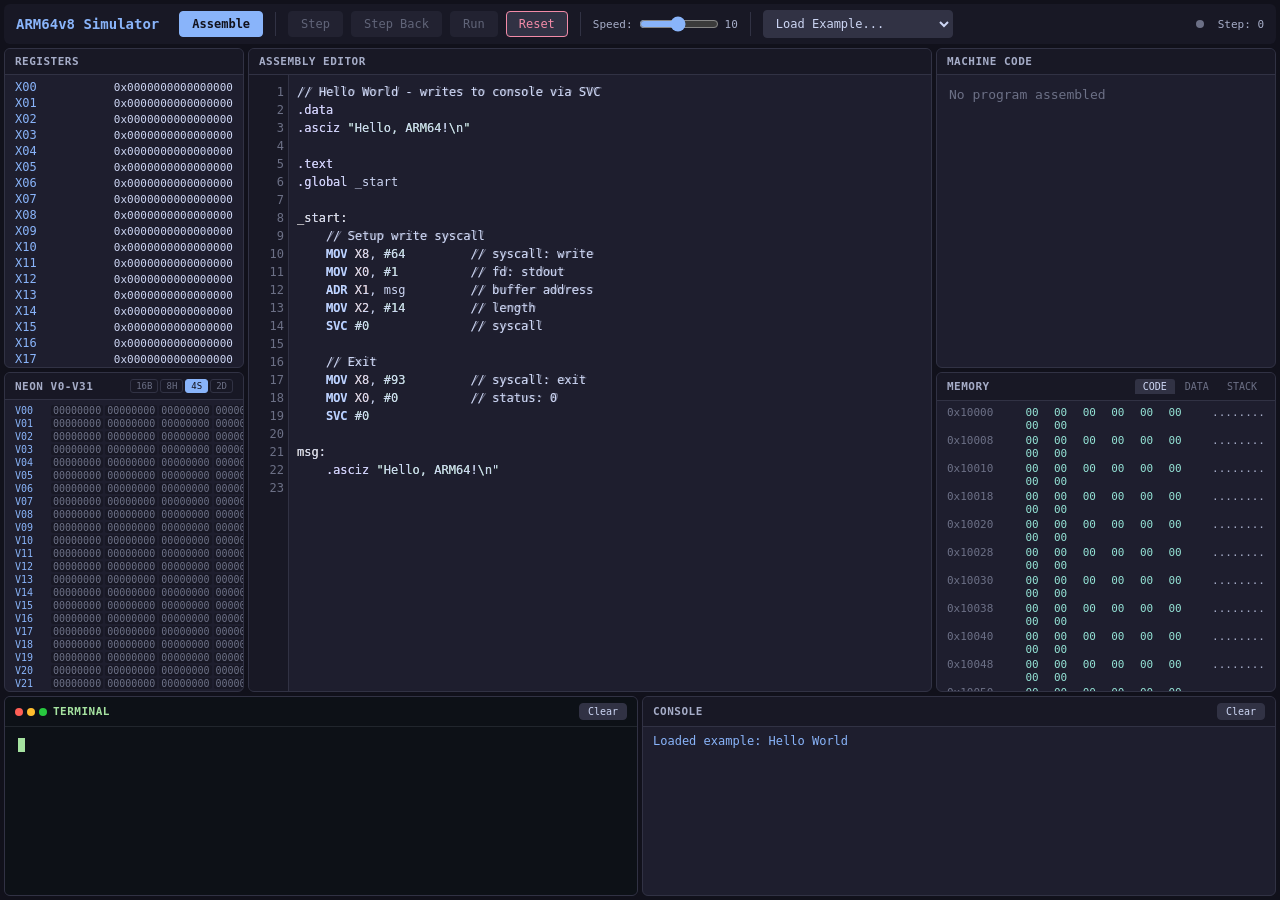
==== index.html @ 0be93d70 "ARM64 simulator with NEON/SIMD support Full ARM64v8 processor simulator with assembler, decoder, exe" ====
<!DOCTYPE html>
<html lang="en">
<head>
    <meta charset="UTF-8">
    <meta name="viewport" content="width=device-width, initial-scale=1.0">
    <title>ARM64v8 Processor Simulator</title>
    <link rel="stylesheet" href="css/styles.css">
</head>
<body>
    <div id="app">
        <!-- Toolbar -->
        <div id="toolbar">
            <h1>ARM64v8 Simulator</h1>

            <button class="toolbar-btn primary" id="btn-assemble">Assemble</button>
            <div class="toolbar-separator"></div>

            <button class="toolbar-btn" id="btn-step" disabled>Step</button>
            <button class="toolbar-btn" id="btn-step-back" disabled>Step Back</button>
            <button class="toolbar-btn" id="btn-run" disabled>Run</button>
            <button class="toolbar-btn danger" id="btn-reset">Reset</button>

            <div class="toolbar-separator"></div>

            <div id="speed-control">
                <span>Speed:</span>
                <input type="range" id="speed-slider" min="1" max="100" value="50">
                <span id="speed-label">10</span>
            </div>

            <div class="toolbar-separator"></div>

            <select id="example-select">
                <option value="">Load Example...</option>
            </select>

            <div class="toolbar-spacer"></div>

            <span class="status-indicator idle" id="status-indicator"></span>
            <span id="step-counter" style="font-size:11px;color:var(--text-secondary)">Step: 0</span>
        </div>

        <!-- Left: Registers -->
        <div id="left-column">
            <div class="panel" id="registers-panel">
                <div class="panel-header">Registers</div>
                <div class="panel-body"></div>
            </div>

            <div class="panel" id="neon-registers-panel">
                <div class="panel-header">
                    <span>NEON V0-V31</span>
                    <div class="neon-view-selector">
                        <button class="neon-view-btn" data-arr="16B">16B</button>
                        <button class="neon-view-btn" data-arr="8H">8H</button>
                        <button class="neon-view-btn active" data-arr="4S">4S</button>
                        <button class="neon-view-btn" data-arr="2D">2D</button>
                    </div>
                </div>
                <div class="panel-body"></div>
            </div>
        </div>

        <!-- Center: Editor -->
        <div class="panel" id="editor-panel">
            <div class="panel-header">
                <span>Assembly Editor</span>
            </div>
            <div class="editor-container">
                <div id="editor-line-numbers"></div>
                <pre id="editor-highlight" class="editor-overlay"></pre>
                <textarea id="editor-textarea" spellcheck="false" autocomplete="off" autocorrect="off" autocapitalize="off"></textarea>
            </div>
        </div>

        <!-- Right Column -->
        <div id="right-column">
            <!-- Machine Code -->
            <div class="panel" id="machine-code-panel">
                <div class="panel-header">Machine Code</div>
                <div class="panel-body"></div>
            </div>

            <!-- Memory -->
            <div class="panel" id="memory-panel">
                <div class="panel-header">
                    <span>Memory</span>
                </div>
                <div class="panel-body"></div>
            </div>
        </div>

        <!-- Bottom Row: Terminal + Console -->
        <div id="bottom-row">
            <!-- Terminal: program output (SVC write) -->
            <div class="panel" id="terminal-panel">
                <div class="panel-header">
                    <div class="terminal-title">
                        <div class="terminal-dots">
                            <span class="dot-red"></span>
                            <span class="dot-yellow"></span>
                            <span class="dot-green"></span>
                        </div>
                        <span>Terminal</span>
                    </div>
                    <button class="toolbar-btn" id="btn-clear-terminal" style="padding:2px 8px;font-size:10px">Clear</button>
                </div>
                <div id="terminal-output" class="panel-body"><span class="terminal-cursor"></span></div>
            </div>

            <!-- Console: assembler/system messages -->
            <div class="panel" id="console-panel">
                <div class="panel-header">
                    <span>Console</span>
                    <button class="toolbar-btn" onclick="document.getElementById('console-output').innerHTML=''" style="padding:2px 8px;font-size:10px">Clear</button>
                </div>
                <div id="console-output" class="panel-body"></div>
            </div>
        </div>
    </div>

    <script type="module" src="js/main.js"></script>
    <script type="module">
        // Populate example dropdown
        import { EXAMPLES } from './examples/examples.js';
        const select = document.getElementById('example-select');
        EXAMPLES.forEach(ex => {
            const opt = document.createElement('option');
            opt.value = ex.name;
            opt.textContent = ex.name;
            select.appendChild(opt);
        });
    </script>
</body>
</html>
---- css/styles.css ----
/* ARM64 Simulator - Dark Theme */
:root {
    --bg-primary: #1e1e2e;
    --bg-secondary: #181825;
    --bg-tertiary: #11111b;
    --bg-panel: #1e1e2e;
    --bg-input: #313244;
    --bg-hover: #45475a;
    --text-primary: #cdd6f4;
    --text-secondary: #a6adc8;
    --text-muted: #6c7086;
    --accent-blue: #89b4fa;
    --accent-green: #a6e3a1;
    --accent-red: #f38ba8;
    --accent-yellow: #f9e2af;
    --accent-mauve: #cba6f7;
    --accent-peach: #fab387;
    --accent-teal: #94e2d5;
    --border: #313244;
    --highlight: rgba(137, 180, 250, 0.15);
    --pc-highlight: rgba(166, 227, 161, 0.2);
    --changed-highlight: rgba(249, 226, 175, 0.3);
    --font-mono: 'JetBrains Mono', 'Fira Code', 'Cascadia Code', 'Consolas', monospace;
    --font-size: 13px;
    --panel-radius: 6px;
    --gap: 4px;
}

* {
    margin: 0;
    padding: 0;
    box-sizing: border-box;
}

body {
    font-family: var(--font-mono);
    font-size: var(--font-size);
    background: var(--bg-tertiary);
    color: var(--text-primary);
    margin: 0;
    height: 100vh;
    overflow: hidden;
}

/* Main Layout */
#app {
    display: grid;
    grid-template-columns: 240px 1fr 340px;
    grid-template-rows: auto 1fr minmax(150px, 200px);
    height: 100vh;
    gap: var(--gap);
    padding: var(--gap);
    box-sizing: border-box;
}

/* Toolbar */
#toolbar {
    grid-column: 1 / -1;
    display: flex;
    align-items: center;
    gap: 8px;
    padding: 6px 12px;
    background: var(--bg-secondary);
    border-radius: var(--panel-radius);
}

#toolbar h1 {
    font-size: 14px;
    font-weight: 600;
    color: var(--accent-blue);
    margin-right: 12px;
    white-space: nowrap;
}

.toolbar-btn {
    display: flex;
    align-items: center;
    gap: 4px;
    padding: 5px 12px;
    border: 1px solid var(--border);
    border-radius: 4px;
    background: var(--bg-input);
    color: var(--text-primary);
    font-family: var(--font-mono);
    font-size: 12px;
    cursor: pointer;
    transition: all 0.15s;
    white-space: nowrap;
}

.toolbar-btn:hover {
    background: var(--bg-hover);
    border-color: var(--accent-blue);
}

.toolbar-btn.primary {
    background: var(--accent-blue);
    color: var(--bg-tertiary);
    border-color: var(--accent-blue);
    font-weight: 600;
}

.toolbar-btn.primary:hover {
    opacity: 0.9;
}

.toolbar-btn.danger {
    border-color: var(--accent-red);
    color: var(--accent-red);
}

.toolbar-btn:disabled {
    opacity: 0.4;
    cursor: not-allowed;
}

.toolbar-separator {
    width: 1px;
    height: 24px;
    background: var(--border);
    margin: 0 4px;
}

.toolbar-spacer {
    flex: 1;
}

#speed-control {
    display: flex;
    align-items: center;
    gap: 6px;
    color: var(--text-secondary);
    font-size: 11px;
}

#speed-slider {
    width: 80px;
    accent-color: var(--accent-blue);
}

#example-select {
    padding: 5px 8px;
    border: 1px solid var(--border);
    border-radius: 4px;
    background: var(--bg-input);
    color: var(--text-primary);
    font-family: var(--font-mono);
    font-size: 12px;
    cursor: pointer;
}

/* Panel base */
.panel {
    background: var(--bg-panel);
    border-radius: var(--panel-radius);
    border: 1px solid var(--border);
    display: flex;
    flex-direction: column;
    overflow: hidden;
}

.panel-header {
    display: flex;
    align-items: center;
    justify-content: space-between;
    padding: 6px 10px;
    background: var(--bg-secondary);
    border-bottom: 1px solid var(--border);
    font-size: 11px;
    font-weight: 600;
    text-transform: uppercase;
    letter-spacing: 0.5px;
    color: var(--text-secondary);
    flex-shrink: 0;
}

.panel-body {
    flex: 1;
    overflow-y: auto;
    padding: 4px;
}

/* Scrollbar */
.panel-body::-webkit-scrollbar {
    width: 6px;
}

.panel-body::-webkit-scrollbar-track {
    background: transparent;
}

.panel-body::-webkit-scrollbar-thumb {
    background: var(--bg-hover);
    border-radius: 3px;
}

/* Left Column: Registers + NEON stacked */
#left-column {
    grid-row: 2;
    grid-column: 1;
    display: flex;
    flex-direction: column;
    gap: var(--gap);
    min-height: 0;
    overflow: hidden;
}

/* Register Panel */
#registers-panel {
    flex: 1;
    min-height: 0;
}

/* NEON Panel */
#neon-registers-panel {
    flex: 1;
    min-height: 0;
}

.neon-view-selector {
    display: flex;
    gap: 2px;
}

.neon-view-btn {
    padding: 1px 5px;
    font-size: 9px;
    font-family: var(--font-mono);
    background: transparent;
    color: var(--text-muted);
    border: 1px solid var(--border);
    border-radius: 3px;
    cursor: pointer;
}

.neon-view-btn.active {
    background: var(--accent-blue);
    color: var(--bg-tertiary);
    border-color: var(--accent-blue);
}

.neon-row {
    display: flex;
    align-items: center;
    padding: 1px 4px;
    font-size: 11px;
    border-radius: 2px;
    transition: background 0.3s;
}

.neon-row:hover {
    background: var(--bg-hover);
}

.neon-reg-name {
    color: var(--accent-teal);
    width: 28px;
    flex-shrink: 0;
    font-size: 10px;
}

.neon-lanes {
    display: flex;
    gap: 2px;
    flex: 1;
    justify-content: flex-end;
}

.neon-lane {
    font-size: 10px;
    color: var(--text-muted);
    padding: 0 2px;
    border-radius: 2px;
    background: var(--bg-secondary);
    font-family: var(--font-mono);
}

.neon-lane.nonzero {
    color: var(--accent-teal);
    background: rgba(148, 226, 213, 0.1);
}

.register-row {
    display: flex;
    align-items: center;
    padding: 1px 6px;
    font-size: 12px;
    border-radius: 2px;
    transition: background 0.3s;
}

.register-row:hover {
    background: var(--bg-hover);
}

.register-row.changed {
    background: var(--changed-highlight);
}

.reg-name {
    color: var(--accent-blue);
    width: 36px;
    flex-shrink: 0;
}

.reg-hex {
    color: var(--text-primary);
    flex: 1;
    text-align: right;
    font-size: 11px;
}

.reg-decimal {
    color: var(--text-muted);
    width: 60px;
    text-align: right;
    font-size: 10px;
    overflow: hidden;
    text-overflow: ellipsis;
}

.flags-row {
    display: flex;
    gap: 8px;
    padding: 4px 6px;
    margin-top: 4px;
    border-top: 1px solid var(--border);
}

.flag {
    display: flex;
    align-items: center;
    gap: 2px;
    font-size: 12px;
}

.flag-name {
    color: var(--accent-mauve);
}

.flag-value {
    color: var(--text-primary);
    font-weight: 600;
}

.flag-value.set {
    color: var(--accent-green);
}

/* Editor Panel */
#editor-panel {
    grid-row: 2;
    grid-column: 2;
    min-height: 0;
    overflow: hidden;
}

.editor-container {
    position: relative;
    flex: 1;
    overflow: hidden;
}

#editor-line-numbers {
    position: absolute;
    left: 0;
    top: 0;
    width: 40px;
    height: 100%;
    padding: 8px 4px;
    text-align: right;
    color: var(--text-muted);
    font-size: 12px;
    line-height: 1.5;
    background: var(--bg-secondary);
    border-right: 1px solid var(--border);
    overflow: hidden;
    user-select: none;
    z-index: 1;
}

#editor-highlight {
    position: absolute;
    left: 40px;
    top: 0;
    right: 0;
    height: 100%;
    padding: 8px 8px 8px 8px;
    font-size: 12px;
    line-height: 1.5;
    white-space: pre;
    overflow: auto;
    pointer-events: none;
    z-index: 1;
    color: transparent;
}

#editor-textarea {
    position: absolute;
    left: 40px;
    top: 0;
    right: 0;
    height: 100%;
    padding: 8px 8px 8px 8px;
    font-family: var(--font-mono);
    font-size: 12px;
    line-height: 1.5;
    background: transparent;
    color: var(--text-primary);
    border: none;
    outline: none;
    resize: none;
    white-space: pre;
    overflow: auto;
    z-index: 2;
    tab-size: 8;
    -moz-tab-size: 8;
    caret-color: var(--accent-blue);
}

/* Syntax highlighting colors */
.editor-overlay {
    position: absolute;
    left: 40px;
    top: 0;
    right: 0;
    height: 100%;
    padding: 8px 8px 8px 8px;
    font-family: var(--font-mono);
    font-size: 12px;
    line-height: 1.5;
    white-space: pre;
    overflow: hidden;
    pointer-events: none;
    z-index: 0;
}

.line-highlight {
    position: absolute;
    left: 0;
    right: 0;
    height: 18px;
    background: var(--pc-highlight);
    z-index: 0;
}

.syn-mnemonic { color: var(--accent-blue); font-weight: 600; }
.syn-register { color: var(--accent-peach); }
.syn-immediate { color: var(--accent-green); }
.syn-label-def { color: var(--accent-yellow); }
.syn-label-ref { color: var(--accent-yellow); }
.syn-comment { color: var(--text-muted); font-style: italic; }
.syn-directive { color: var(--accent-mauve); }
.syn-bracket { color: var(--text-secondary); }
.syn-string { color: var(--accent-green); }

/* Right Column */
#right-column {
    grid-row: 2;
    grid-column: 3;
    display: flex;
    flex-direction: column;
    gap: var(--gap);
    min-height: 0;
    overflow: hidden;
}

/* Machine Code Panel */
#machine-code-panel {
    flex: 1;
    min-height: 0;
}

.machine-code-row {
    display: grid;
    grid-template-columns: 70px 80px 1fr;
    gap: 8px;
    padding: 2px 6px;
    font-size: 11px;
    border-radius: 2px;
    align-items: center;
}

.machine-code-row:hover {
    background: var(--bg-hover);
}

.machine-code-row.pc-current {
    background: var(--pc-highlight);
}

.mc-addr {
    color: var(--text-muted);
}

.mc-bytes {
    color: var(--accent-teal);
}

.mc-asm {
    color: var(--text-primary);
}

/* Memory Panel */
#memory-panel {
    flex: 1;
    min-height: 0;
}

.memory-tabs {
    display: flex;
    gap: 2px;
}

.memory-tab {
    padding: 2px 8px;
    font-size: 10px;
    cursor: pointer;
    border-radius: 3px 3px 0 0;
    background: transparent;
    color: var(--text-muted);
    border: none;
    font-family: var(--font-mono);
}

.memory-tab.active {
    background: var(--bg-input);
    color: var(--text-primary);
}

.memory-row {
    display: flex;
    gap: 4px;
    padding: 1px 6px;
    font-size: 11px;
}

.mem-addr {
    color: var(--text-muted);
    width: 70px;
    flex-shrink: 0;
}

.mem-bytes {
    color: var(--accent-teal);
    flex: 1;
}

.mem-ascii {
    color: var(--text-secondary);
    width: 70px;
    flex-shrink: 0;
    text-align: right;
}

.mem-byte {
    display: inline-block;
    width: 22px;
    text-align: center;
}

.mem-byte.nonzero {
    color: var(--accent-green);
}

/* Bottom Row: Terminal + Console side by side */
#bottom-row {
    grid-column: 1 / -1;
    grid-row: 3;
    display: grid;
    grid-template-columns: 1fr 1fr;
    gap: var(--gap);
    min-height: 0;
}

/* Terminal Panel - program output only */
#terminal-panel {
    min-height: 0;
}

#terminal-panel .panel-header {
    background: #0d1117;
    border-bottom: 1px solid #21262d;
    color: var(--accent-green);
}

#terminal-panel .panel-header .terminal-title {
    display: flex;
    align-items: center;
    gap: 6px;
}

#terminal-panel .panel-header .terminal-dots {
    display: flex;
    gap: 4px;
}

#terminal-panel .panel-header .terminal-dots span {
    width: 8px;
    height: 8px;
    border-radius: 50%;
}

.dot-red { background: #ff5f56; }
.dot-yellow { background: #ffbd2e; }
.dot-green { background: #27c93f; }

#terminal-output {
    flex: 1;
    overflow-y: auto;
    padding: 8px 12px;
    font-size: 13px;
    line-height: 1.5;
    background: #0d1117;
    color: #c9d1d9;
    font-family: var(--font-mono);
}

#terminal-output::-webkit-scrollbar {
    width: 6px;
}

#terminal-output::-webkit-scrollbar-thumb {
    background: #30363d;
    border-radius: 3px;
}

.terminal-line {
    white-space: pre-wrap;
    word-break: break-all;
    min-height: 1.5em;
}

.terminal-prompt {
    color: var(--accent-green);
}

.terminal-cursor {
    display: inline-block;
    width: 7px;
    height: 14px;
    background: var(--accent-green);
    animation: blink 1s step-end infinite;
    vertical-align: text-bottom;
    margin-left: 1px;
}

@keyframes blink {
    0%, 100% { opacity: 1; }
    50% { opacity: 0; }
}

/* Console Panel - assembler messages */
#console-panel {
    min-height: 0;
}

#console-output {
    flex: 1;
    overflow-y: auto;
    padding: 6px 10px;
    font-size: 12px;
    line-height: 1.4;
}

.console-line {
    white-space: pre-wrap;
    word-break: break-all;
}

.console-line.error {
    color: var(--accent-red);
}

.console-line.warn {
    color: var(--accent-yellow);
}

.console-line.info {
    color: var(--accent-blue);
}

.console-line.success {
    color: var(--accent-green);
}

.console-line.output {
    color: var(--text-primary);
}

/* Status indicator */
.status-indicator {
    display: inline-block;
    width: 8px;
    height: 8px;
    border-radius: 50%;
    margin-right: 6px;
}

.status-indicator.idle { background: var(--text-muted); }
.status-indicator.running { background: var(--accent-green); animation: pulse 1s infinite; }
.status-indicator.error { background: var(--accent-red); }
.status-indicator.halted { background: var(--accent-yellow); }

@keyframes pulse {
    0%, 100% { opacity: 1; }
    50% { opacity: 0.4; }
}

/* Flash animation for changed registers */
@keyframes flash {
    0% { background: var(--changed-highlight); }
    100% { background: transparent; }
}

.register-row.flash {
    animation: flash 1s ease-out;
}

/* Responsive adjustments */
@media (max-width: 1200px) {
    #app {
        grid-template-columns: 200px 1fr 280px;
    }
}

/* Ensure grid column widths accommodate NEON lanes */
@media (min-width: 1400px) {
    #app {
        grid-template-columns: 280px 1fr 340px;
    }
}
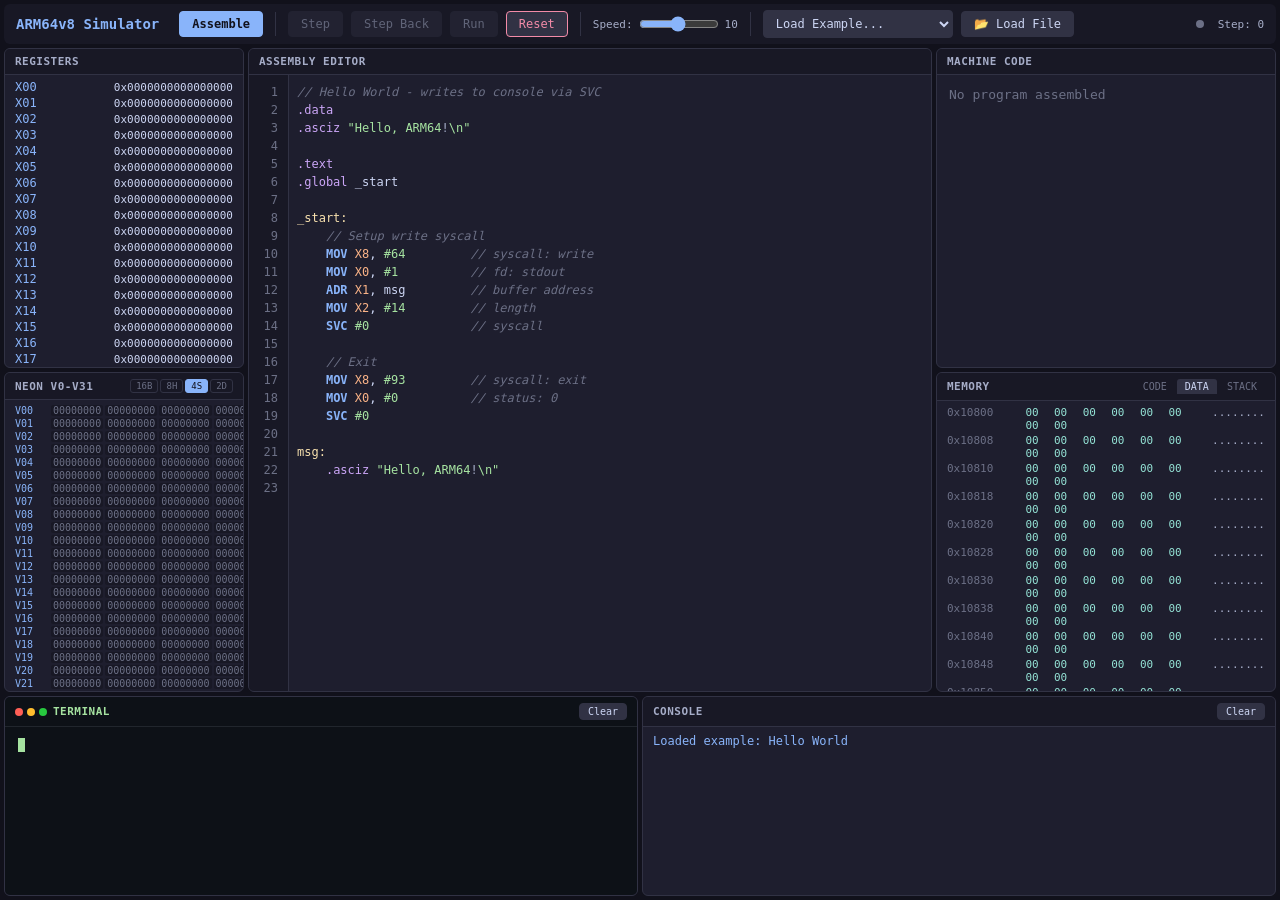
==== commit 66290986: "Add GUI breakpoints, file loading, desktop app, course materials, and docs - Breakpoints: click line" ====
--- a/index.html
+++ b/index.html
@@ -33,6 +33,8 @@
             <select id="example-select">
                 <option value="">Load Example...</option>
             </select>
+
+            <button class="toolbar-btn" id="btn-load-file">&#128194; Load File</button>
 
             <div class="toolbar-spacer"></div>
 
--- a/css/styles.css
+++ b/css/styles.css
@@ -376,7 +376,39 @@
     border-right: 1px solid var(--border);
     overflow: hidden;
     user-select: none;
-    z-index: 1;
+    z-index: 3;
+}
+
+/* Breakpoint gutter styles */
+#editor-line-numbers > div {
+    cursor: pointer;
+    padding-right: 6px;
+    position: relative;
+}
+
+#editor-line-numbers > div:hover {
+    color: var(--text-secondary);
+}
+
+#editor-line-numbers > div:hover::before {
+    content: '●';
+    position: absolute;
+    left: 2px;
+    color: rgba(243, 139, 168, 0.35);
+}
+
+#editor-line-numbers > div.line-bp {
+    color: var(--accent-red);
+    font-weight: 700;
+}
+
+#editor-line-numbers > div.line-bp:hover::before {
+    display: none;
+}
+
+#editor-line-numbers > div.line-bp.line-pc {
+    background: var(--pc-highlight);
+    color: var(--accent-red);
 }
 
 #editor-highlight {
@@ -386,13 +418,14 @@
     right: 0;
     height: 100%;
     padding: 8px 8px 8px 8px;
+    font-family: var(--font-mono);
     font-size: 12px;
     line-height: 1.5;
     white-space: pre;
     overflow: auto;
     pointer-events: none;
     z-index: 1;
-    color: transparent;
+    color: var(--text-primary);
 }
 
 #editor-textarea {
@@ -406,7 +439,7 @@
     font-size: 12px;
     line-height: 1.5;
     background: transparent;
-    color: var(--text-primary);
+    color: transparent;
     border: none;
     outline: none;
     resize: none;
@@ -563,6 +596,10 @@
     color: var(--accent-green);
 }
 
+.memory-row.has-data {
+    background: rgba(0, 255, 120, 0.05);
+}
+
 /* Bottom Row: Terminal + Console side by side */
 #bottom-row {
     grid-column: 1 / -1;
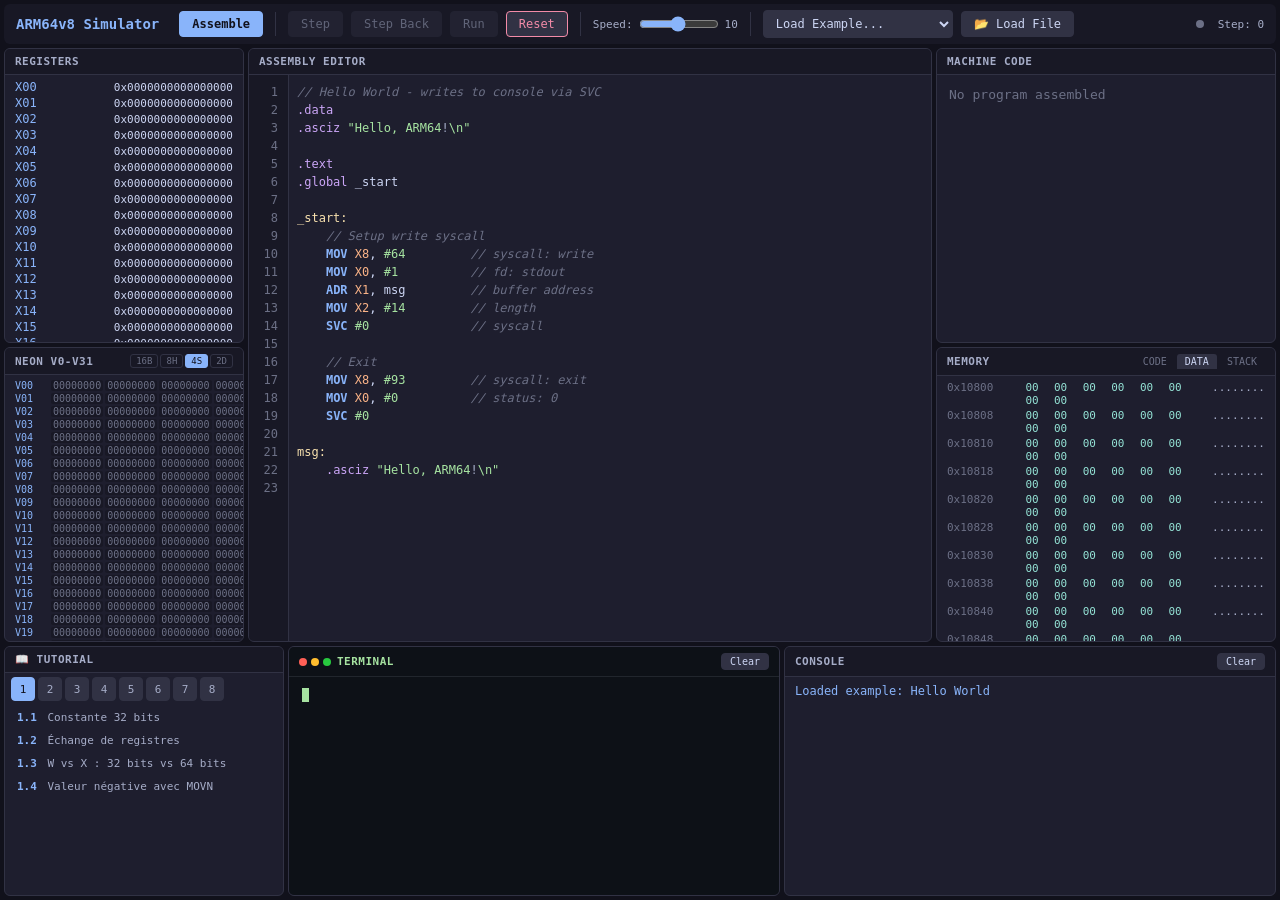
==== commit b87cf5b9: "Add keyboard shortcuts and interactive tutorial mode Keyboard shortcuts: - F5: Run/Stop, F10: Step, " ====
--- a/index.html
+++ b/index.html
@@ -12,13 +12,13 @@
         <div id="toolbar">
             <h1>ARM64v8 Simulator</h1>
 
-            <button class="toolbar-btn primary" id="btn-assemble">Assemble</button>
+            <button class="toolbar-btn primary" id="btn-assemble" title="Ctrl+Enter">Assemble</button>
             <div class="toolbar-separator"></div>
 
-            <button class="toolbar-btn" id="btn-step" disabled>Step</button>
-            <button class="toolbar-btn" id="btn-step-back" disabled>Step Back</button>
-            <button class="toolbar-btn" id="btn-run" disabled>Run</button>
-            <button class="toolbar-btn danger" id="btn-reset">Reset</button>
+            <button class="toolbar-btn" id="btn-step" disabled title="F10">Step</button>
+            <button class="toolbar-btn" id="btn-step-back" disabled title="Shift+F10">Step Back</button>
+            <button class="toolbar-btn" id="btn-run" disabled title="F5">Run</button>
+            <button class="toolbar-btn danger" id="btn-reset" title="Ctrl+Shift+R">Reset</button>
 
             <div class="toolbar-separator"></div>
 
@@ -92,8 +92,16 @@
             </div>
         </div>
 
-        <!-- Bottom Row: Terminal + Console -->
+        <!-- Bottom Row: Tutorial + Terminal + Console -->
         <div id="bottom-row">
+            <!-- Tutorial panel -->
+            <div class="panel" id="tutorial-panel">
+                <div class="panel-header">
+                    <span>📖 Tutorial</span>
+                </div>
+                <div class="panel-body" id="tutorial-content"></div>
+            </div>
+
             <!-- Terminal: program output (SVC write) -->
             <div class="panel" id="terminal-panel">
                 <div class="panel-header">
--- a/css/styles.css
+++ b/css/styles.css
@@ -46,7 +46,7 @@
 #app {
     display: grid;
     grid-template-columns: 240px 1fr 340px;
-    grid-template-rows: auto 1fr minmax(150px, 200px);
+    grid-template-rows: auto 1fr minmax(180px, 250px);
     height: 100vh;
     gap: var(--gap);
     padding: var(--gap);
@@ -600,12 +600,12 @@
     background: rgba(0, 255, 120, 0.05);
 }
 
-/* Bottom Row: Terminal + Console side by side */
+/* Bottom Row: Tutorial + Terminal + Console */
 #bottom-row {
     grid-column: 1 / -1;
     grid-row: 3;
     display: grid;
-    grid-template-columns: 1fr 1fr;
+    grid-template-columns: 280px 1fr 1fr;
     gap: var(--gap);
     min-height: 0;
 }
@@ -754,6 +754,150 @@
     animation: flash 1s ease-out;
 }
 
+/* Tutorial Panel */
+#tutorial-panel {
+    min-height: 0;
+}
+
+#tutorial-content {
+    padding: 4px 6px;
+    overflow-y: auto;
+}
+
+.tutorial-nav {
+    display: flex;
+    gap: 3px;
+    margin-bottom: 6px;
+    flex-wrap: wrap;
+}
+
+.tutorial-ch-btn {
+    width: 24px;
+    height: 24px;
+    border: 1px solid var(--border);
+    border-radius: 4px;
+    background: var(--bg-input);
+    color: var(--text-secondary);
+    font-family: var(--font-mono);
+    font-size: 11px;
+    cursor: pointer;
+    display: flex;
+    align-items: center;
+    justify-content: center;
+}
+
+.tutorial-ch-btn.active {
+    background: var(--accent-blue);
+    color: var(--bg-tertiary);
+    border-color: var(--accent-blue);
+}
+
+.tutorial-ch-btn:hover {
+    border-color: var(--accent-blue);
+}
+
+.tutorial-list {
+    display: flex;
+    flex-direction: column;
+    gap: 2px;
+}
+
+.tutorial-item {
+    padding: 4px 6px;
+    font-size: 11px;
+    border-radius: 3px;
+    cursor: pointer;
+    color: var(--text-secondary);
+}
+
+.tutorial-item:hover {
+    background: var(--bg-hover);
+    color: var(--text-primary);
+}
+
+.tutorial-item-num {
+    color: var(--accent-blue);
+    font-weight: 600;
+    margin-right: 4px;
+}
+
+.tutorial-detail {
+    display: flex;
+    flex-direction: column;
+    gap: 6px;
+}
+
+.tutorial-header {
+    display: flex;
+    align-items: center;
+    gap: 8px;
+}
+
+.tutorial-back-btn {
+    background: none;
+    border: none;
+    color: var(--accent-blue);
+    cursor: pointer;
+    font-family: var(--font-mono);
+    font-size: 11px;
+    padding: 0;
+}
+
+.tutorial-back-btn:hover {
+    text-decoration: underline;
+}
+
+.tutorial-num {
+    color: var(--accent-blue);
+    font-weight: 600;
+    font-size: 11px;
+}
+
+.tutorial-title {
+    color: var(--accent-yellow);
+    font-weight: 600;
+    font-size: 12px;
+}
+
+.tutorial-desc {
+    color: var(--text-secondary);
+    font-size: 11px;
+    line-height: 1.4;
+}
+
+.tutorial-actions {
+    display: flex;
+    flex-wrap: wrap;
+    gap: 4px;
+}
+
+.tutorial-btn {
+    font-size: 10px !important;
+    padding: 3px 8px !important;
+}
+
+.tutorial-hint {
+    font-size: 11px;
+    color: var(--accent-peach);
+    padding: 4px 6px;
+    background: rgba(250, 179, 135, 0.1);
+    border-radius: 3px;
+    line-height: 1.4;
+}
+
+.tutorial-result {
+    font-size: 11px;
+    font-weight: 600;
+}
+
+.tutorial-pass {
+    color: var(--accent-green);
+}
+
+.tutorial-fail {
+    color: var(--accent-red);
+}
+
 /* Responsive adjustments */
 @media (max-width: 1200px) {
     #app {
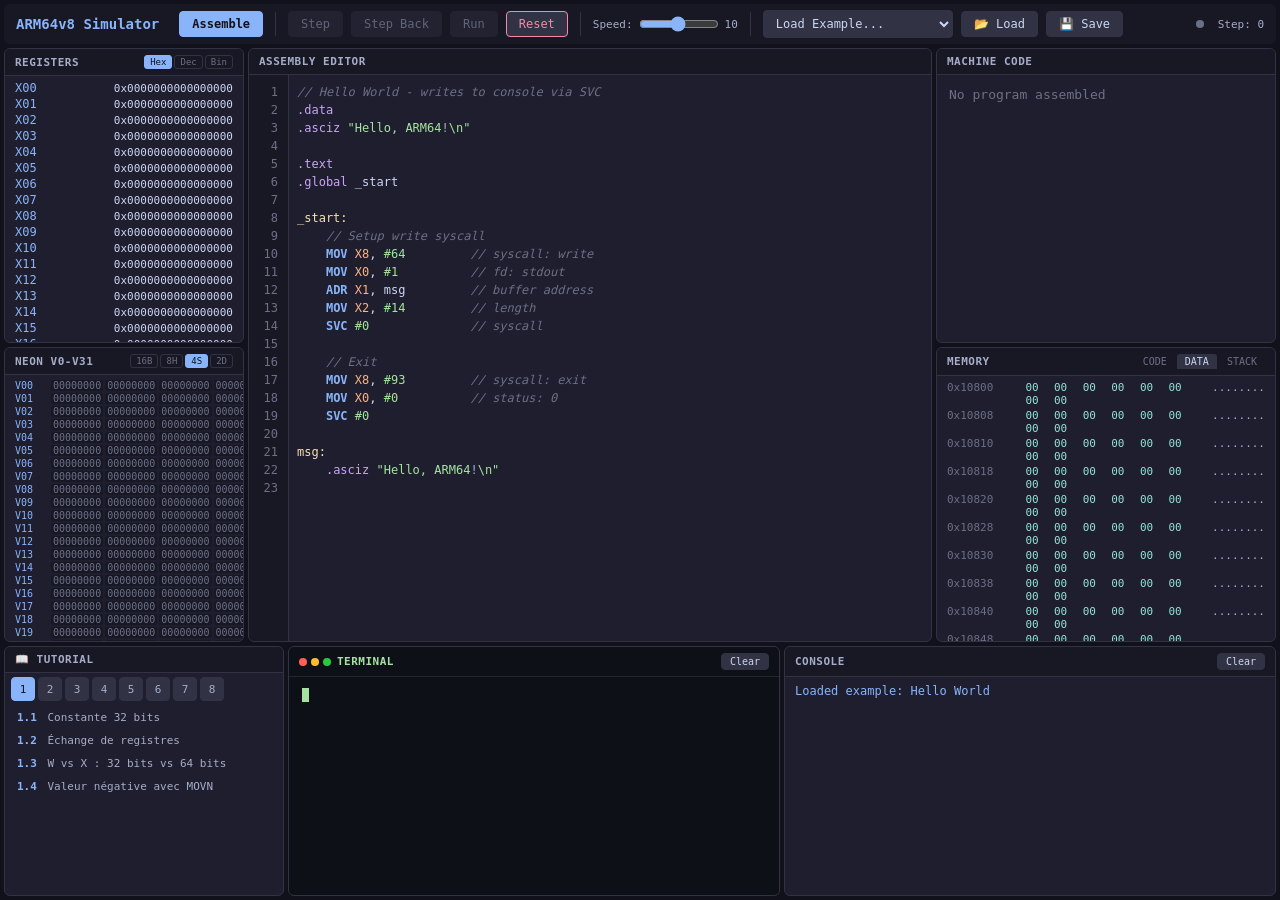
==== commit 1c2b0fc5: "Add Save button, register format toggle, and instruction tooltips - Save button (Ctrl+S): download e" ====
--- a/index.html
+++ b/index.html
@@ -34,7 +34,8 @@
                 <option value="">Load Example...</option>
             </select>
 
-            <button class="toolbar-btn" id="btn-load-file">&#128194; Load File</button>
+            <button class="toolbar-btn" id="btn-load-file" title="Load .s/.asm file">&#128194; Load</button>
+            <button class="toolbar-btn" id="btn-save-file" title="Ctrl+S">&#128190; Save</button>
 
             <div class="toolbar-spacer"></div>
 
@@ -45,7 +46,14 @@
         <!-- Left: Registers -->
         <div id="left-column">
             <div class="panel" id="registers-panel">
-                <div class="panel-header">Registers</div>
+                <div class="panel-header">
+                    <span>Registers</span>
+                    <div class="reg-format-selector">
+                        <button class="reg-fmt-btn active" data-fmt="hex">Hex</button>
+                        <button class="reg-fmt-btn" data-fmt="dec">Dec</button>
+                        <button class="reg-fmt-btn" data-fmt="bin">Bin</button>
+                    </div>
+                </div>
                 <div class="panel-body"></div>
             </div>
 
--- a/css/styles.css
+++ b/css/styles.css
@@ -280,6 +280,28 @@
     background: rgba(148, 226, 213, 0.1);
 }
 
+.reg-format-selector {
+    display: flex;
+    gap: 2px;
+}
+
+.reg-fmt-btn {
+    padding: 1px 5px;
+    font-size: 9px;
+    font-family: var(--font-mono);
+    background: transparent;
+    color: var(--text-muted);
+    border: 1px solid var(--border);
+    border-radius: 3px;
+    cursor: pointer;
+}
+
+.reg-fmt-btn.active {
+    background: var(--accent-blue);
+    color: var(--bg-tertiary);
+    border-color: var(--accent-blue);
+}
+
 .register-row {
     display: flex;
     align-items: center;
@@ -424,7 +446,7 @@
     white-space: pre;
     overflow: auto;
     pointer-events: none;
-    z-index: 1;
+    z-index: 3;
     color: var(--text-primary);
 }
 
@@ -477,7 +499,32 @@
     z-index: 0;
 }
 
-.syn-mnemonic { color: var(--accent-blue); font-weight: 600; }
+.syn-mnemonic {
+    color: var(--accent-blue);
+    font-weight: 600;
+    pointer-events: auto;
+    position: relative;
+    cursor: help;
+}
+
+.syn-mnemonic[title]:hover::after {
+    content: attr(title);
+    position: absolute;
+    bottom: 100%;
+    left: 0;
+    background: var(--bg-tertiary);
+    color: var(--text-primary);
+    border: 1px solid var(--border);
+    border-radius: 4px;
+    padding: 4px 8px;
+    font-size: 11px;
+    font-weight: 400;
+    white-space: nowrap;
+    z-index: 100;
+    pointer-events: none;
+    box-shadow: 0 2px 8px rgba(0,0,0,0.3);
+}
+
 .syn-register { color: var(--accent-peach); }
 .syn-immediate { color: var(--accent-green); }
 .syn-label-def { color: var(--accent-yellow); }
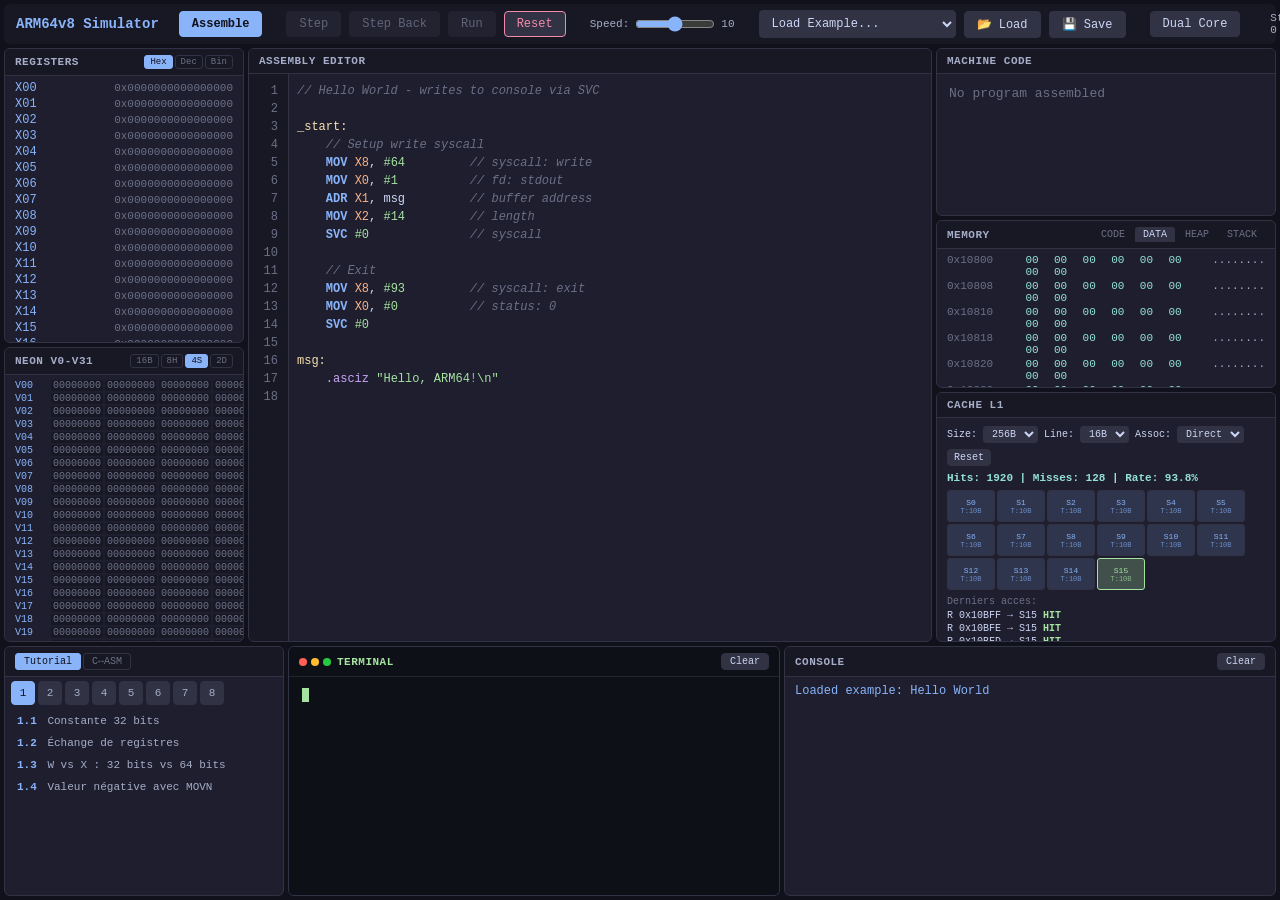
==== commit 693c745f: "Add 5 features: register styling, C↔ASM panel, cache simulator, extended syscalls, dual-core - Regis" ====
--- a/index.html
+++ b/index.html
@@ -36,6 +36,9 @@
 
             <button class="toolbar-btn" id="btn-load-file" title="Load .s/.asm file">&#128194; Load</button>
             <button class="toolbar-btn" id="btn-save-file" title="Ctrl+S">&#128190; Save</button>
+
+            <div class="toolbar-separator"></div>
+            <button class="toolbar-btn" id="btn-dual-core" title="Toggle dual-core mode">Dual Core</button>
 
             <div class="toolbar-spacer"></div>
 
@@ -98,16 +101,40 @@
                 </div>
                 <div class="panel-body"></div>
             </div>
+
+            <!-- Cache -->
+            <div class="panel" id="cache-panel">
+                <div class="panel-header">
+                    <span>Cache L1</span>
+                </div>
+                <div class="panel-body"></div>
+            </div>
+        </div>
+
+        <!-- Multicore overlay (hidden by default) -->
+        <div id="multicore-panel" class="panel" style="display:none;grid-column:1/-1;grid-row:2;">
+            <div class="panel-header">
+                <span>Dual Core</span>
+                <button class="toolbar-btn" id="mc-assemble" style="padding:2px 8px;font-size:10px">Assemble Both</button>
+                <button class="toolbar-btn" id="mc-step" style="padding:2px 8px;font-size:10px">Step</button>
+                <button class="toolbar-btn" id="mc-run" style="padding:2px 8px;font-size:10px">Run</button>
+                <button class="toolbar-btn danger" id="mc-reset" style="padding:2px 8px;font-size:10px">Reset</button>
+            </div>
+            <div class="panel-body"></div>
         </div>
 
         <!-- Bottom Row: Tutorial + Terminal + Console -->
         <div id="bottom-row">
-            <!-- Tutorial panel -->
+            <!-- Tutorial / C↔ASM panel -->
             <div class="panel" id="tutorial-panel">
                 <div class="panel-header">
-                    <span>📖 Tutorial</span>
+                    <div class="bottom-tabs">
+                        <button class="bottom-tab active" data-tab="tutorial">Tutorial</button>
+                        <button class="bottom-tab" data-tab="casm">C↔ASM</button>
+                    </div>
                 </div>
                 <div class="panel-body" id="tutorial-content"></div>
+                <div class="panel-body" id="casm-content" style="display:none"></div>
             </div>
 
             <!-- Terminal: program output (SVC write) -->
--- a/css/styles.css
+++ b/css/styles.css
@@ -319,6 +319,14 @@
     background: var(--changed-highlight);
 }
 
+.register-row.reg-zero .reg-hex {
+    color: var(--text-muted);
+}
+
+.register-row.reg-changed .reg-hex {
+    color: var(--accent-green);
+}
+
 .reg-name {
     color: var(--accent-blue);
     width: 36px;
@@ -503,24 +511,21 @@
     color: var(--accent-blue);
     font-weight: 600;
     pointer-events: auto;
-    position: relative;
     cursor: help;
 }
 
-.syn-mnemonic[title]:hover::after {
-    content: attr(title);
-    position: absolute;
-    bottom: 100%;
-    left: 0;
+.mnemonic-tooltip {
+    display: none;
+    position: fixed;
     background: var(--bg-tertiary);
     color: var(--text-primary);
     border: 1px solid var(--border);
     border-radius: 4px;
     padding: 4px 8px;
-    font-size: 11px;
-    font-weight: 400;
+    font-family: var(--font-mono);
+    font-size: 11px;
     white-space: nowrap;
-    z-index: 100;
+    z-index: 1000;
     pointer-events: none;
     box-shadow: 0 2px 8px rgba(0,0,0,0.3);
 }
@@ -945,6 +950,339 @@
     color: var(--accent-red);
 }
 
+/* === Cache Panel === */
+#cache-panel {
+    flex: 0 0 auto;
+    min-height: 0;
+    max-height: 250px;
+}
+
+.cache-controls {
+    display: flex;
+    gap: 6px;
+    align-items: center;
+    padding: 4px 6px;
+    font-size: 10px;
+    flex-wrap: wrap;
+}
+
+.cache-controls select {
+    padding: 1px 4px;
+    font-size: 10px;
+    font-family: var(--font-mono);
+    background: var(--bg-input);
+    color: var(--text-primary);
+    border: 1px solid var(--border);
+    border-radius: 3px;
+}
+
+.cache-stats {
+    padding: 2px 6px;
+    font-size: 11px;
+    color: var(--accent-teal);
+    font-weight: 600;
+}
+
+.cache-grid {
+    display: flex;
+    flex-wrap: wrap;
+    gap: 2px;
+    padding: 4px 6px;
+}
+
+.cache-cell {
+    width: 48px;
+    height: 32px;
+    display: flex;
+    flex-direction: column;
+    align-items: center;
+    justify-content: center;
+    font-size: 8px;
+    border-radius: 3px;
+    border: 1px solid var(--border);
+}
+
+.cache-cell.empty {
+    background: var(--bg-secondary);
+    color: var(--text-muted);
+}
+
+.cache-cell.valid {
+    background: rgba(137, 180, 250, 0.15);
+    color: var(--accent-blue);
+}
+
+.cache-cell.hit {
+    background: rgba(166, 227, 161, 0.25);
+    color: var(--accent-green);
+    border-color: var(--accent-green);
+}
+
+.cache-cell.miss {
+    background: rgba(243, 139, 168, 0.25);
+    color: var(--accent-red);
+    border-color: var(--accent-red);
+}
+
+.cache-tag {
+    font-size: 7px;
+    opacity: 0.7;
+}
+
+.cache-log-title {
+    padding: 2px 6px;
+    font-size: 10px;
+    color: var(--text-muted);
+}
+
+.cache-log {
+    padding: 0 6px 4px;
+    font-size: 10px;
+}
+
+.cache-log-entry {
+    padding: 1px 0;
+}
+
+.cache-hit {
+    color: var(--accent-green);
+    font-weight: 600;
+}
+
+.cache-miss {
+    color: var(--accent-red);
+    font-weight: 600;
+}
+
+/* === C↔ASM Panel === */
+.bottom-tabs {
+    display: flex;
+    gap: 2px;
+}
+
+.bottom-tab {
+    padding: 2px 8px;
+    font-size: 10px;
+    font-family: var(--font-mono);
+    background: transparent;
+    color: var(--text-muted);
+    border: 1px solid var(--border);
+    border-radius: 3px;
+    cursor: pointer;
+}
+
+.bottom-tab.active {
+    background: var(--accent-blue);
+    color: var(--bg-tertiary);
+    border-color: var(--accent-blue);
+}
+
+.casm-controls {
+    padding: 4px 6px;
+}
+
+.casm-controls select {
+    padding: 2px 6px;
+    font-size: 10px;
+    font-family: var(--font-mono);
+    background: var(--bg-input);
+    color: var(--text-primary);
+    border: 1px solid var(--border);
+    border-radius: 3px;
+}
+
+.casm-list {
+    display: flex;
+    flex-direction: column;
+    gap: 1px;
+}
+
+.casm-item {
+    padding: 3px 6px;
+    font-size: 11px;
+    cursor: pointer;
+    border-radius: 3px;
+    display: flex;
+    gap: 8px;
+    align-items: center;
+}
+
+.casm-item:hover {
+    background: var(--bg-hover);
+}
+
+.casm-cat {
+    font-size: 9px;
+    padding: 1px 4px;
+    background: var(--bg-input);
+    border-radius: 2px;
+    color: var(--accent-mauve);
+    flex-shrink: 0;
+}
+
+.casm-title {
+    color: var(--text-primary);
+}
+
+.casm-header {
+    display: flex;
+    align-items: center;
+    gap: 8px;
+    padding: 4px 0;
+}
+
+.casm-detail-title {
+    font-weight: 600;
+    color: var(--accent-yellow);
+}
+
+.casm-split {
+    display: grid;
+    grid-template-columns: 1fr 1fr;
+    gap: 4px;
+}
+
+.casm-pane {
+    background: var(--bg-secondary);
+    border-radius: 3px;
+    overflow: hidden;
+}
+
+.casm-pane-title {
+    font-size: 9px;
+    font-weight: 600;
+    padding: 2px 6px;
+    color: var(--text-muted);
+    text-transform: uppercase;
+    background: var(--bg-tertiary);
+}
+
+.casm-code {
+    font-size: 10px;
+    padding: 4px 6px;
+    line-height: 1.4;
+    overflow-x: auto;
+    margin: 0;
+}
+
+.c-keyword { color: var(--accent-blue); font-weight: 600; }
+.c-comment { color: var(--text-muted); font-style: italic; }
+.c-number { color: var(--accent-green); }
+
+.casm-notes {
+    font-size: 10px;
+    color: var(--accent-peach);
+    padding: 4px 6px;
+    background: rgba(250, 179, 135, 0.08);
+    border-radius: 3px;
+    line-height: 1.4;
+}
+
+/* === Multi-core Panel === */
+#multicore-panel .panel-body {
+    padding: 4px;
+}
+
+.mc-split {
+    display: grid;
+    grid-template-columns: 1fr 1fr;
+    gap: 4px;
+    height: 100%;
+}
+
+.mc-cpu-panel {
+    display: flex;
+    flex-direction: column;
+    gap: 2px;
+    background: var(--bg-secondary);
+    border-radius: 4px;
+    overflow: hidden;
+}
+
+.mc-cpu-header {
+    display: flex;
+    align-items: center;
+    gap: 6px;
+    padding: 4px 8px;
+    font-size: 11px;
+    font-weight: 600;
+    background: var(--bg-tertiary);
+}
+
+.mc-cpu-dot {
+    width: 8px;
+    height: 8px;
+    border-radius: 50%;
+}
+
+.mc-cpu0-dot { background: var(--accent-blue); }
+.mc-cpu1-dot { background: var(--accent-peach); }
+
+.mc-editor {
+    flex: 1;
+    min-height: 120px;
+    padding: 6px 8px;
+    font-family: var(--font-mono);
+    font-size: 11px;
+    line-height: 1.4;
+    background: var(--bg-panel);
+    color: var(--text-primary);
+    border: none;
+    outline: none;
+    resize: none;
+}
+
+.mc-regs {
+    padding: 4px 6px;
+    font-size: 9px;
+    line-height: 1.6;
+    color: var(--text-secondary);
+    background: var(--bg-tertiary);
+}
+
+.mc-reg-zero { color: var(--text-muted); }
+.mc-reg-val { color: var(--accent-green); }
+.mc-reg-pc { color: var(--accent-blue); font-weight: 600; }
+
+.mc-info {
+    padding: 4px 6px;
+    font-size: 10px;
+}
+
+.mc-active {
+    color: var(--text-secondary);
+    margin-bottom: 4px;
+}
+
+.mc-conflicts {
+    margin-bottom: 4px;
+}
+
+.mc-no-conflict {
+    color: var(--accent-green);
+}
+
+.mc-conflict-entry {
+    color: var(--accent-red);
+    font-weight: 600;
+    padding: 1px 0;
+}
+
+.mc-access-log {
+    font-size: 9px;
+    line-height: 1.5;
+}
+
+.mc-log-cpu0 { color: var(--accent-blue); }
+.mc-log-cpu1 { color: var(--accent-peach); }
+
+/* Dual-core button active state */
+.active-toggle {
+    background: var(--accent-mauve) !important;
+    color: var(--bg-tertiary) !important;
+    border-color: var(--accent-mauve) !important;
+}
+
 /* Responsive adjustments */
 @media (max-width: 1200px) {
     #app {
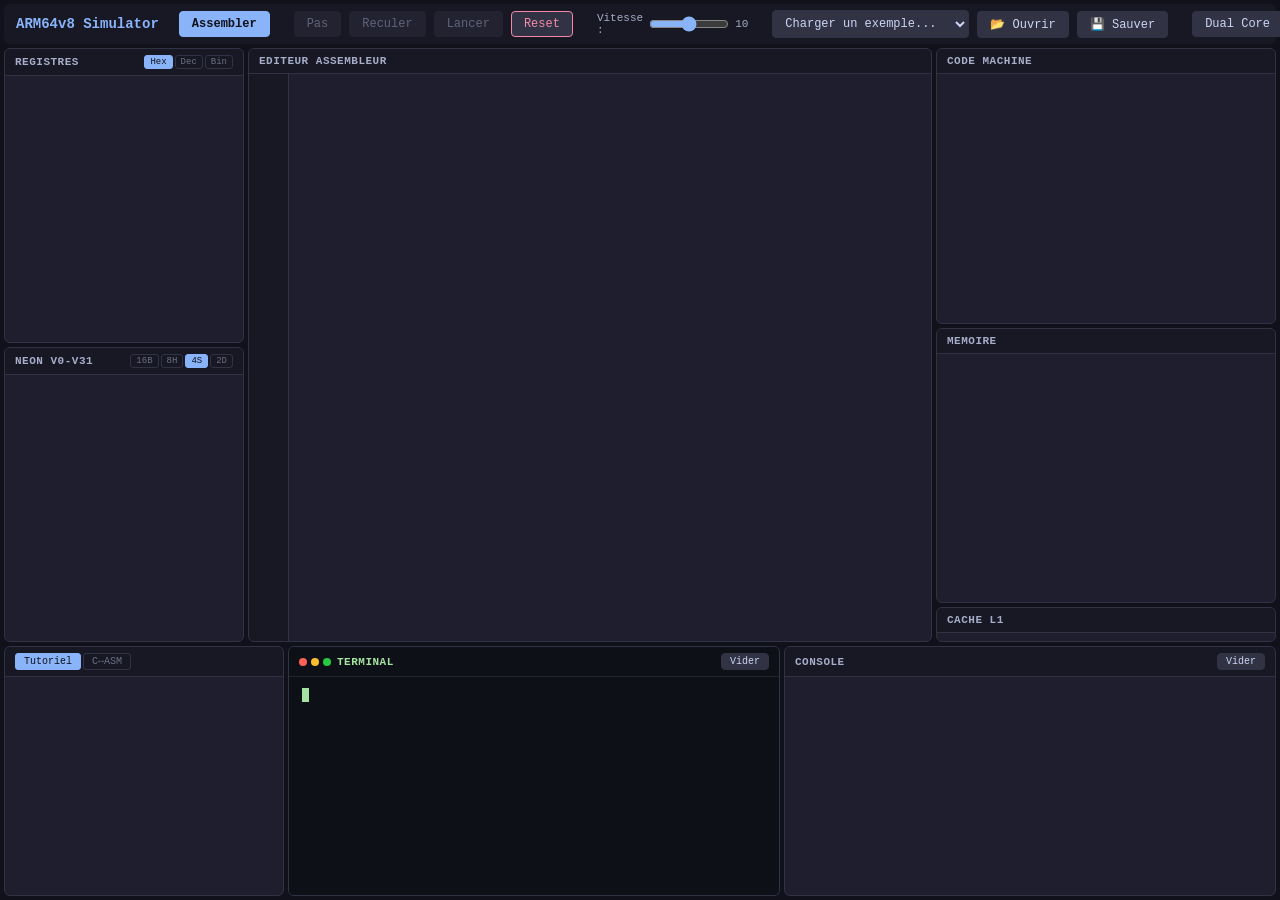
==== commit b7f526ed: "Add full French/English internationalization with flag-based language switcher - Core i18n module (j" ====
--- a/index.html
+++ b/index.html
@@ -12,18 +12,18 @@
         <div id="toolbar">
             <h1>ARM64v8 Simulator</h1>
 
-            <button class="toolbar-btn primary" id="btn-assemble" title="Ctrl+Enter">Assemble</button>
+            <button class="toolbar-btn primary" id="btn-assemble" title="Ctrl+Enter">Assembler</button>
             <div class="toolbar-separator"></div>
 
-            <button class="toolbar-btn" id="btn-step" disabled title="F10">Step</button>
-            <button class="toolbar-btn" id="btn-step-back" disabled title="Shift+F10">Step Back</button>
-            <button class="toolbar-btn" id="btn-run" disabled title="F5">Run</button>
+            <button class="toolbar-btn" id="btn-step" disabled title="F10">Pas</button>
+            <button class="toolbar-btn" id="btn-step-back" disabled title="Shift+F10">Reculer</button>
+            <button class="toolbar-btn" id="btn-run" disabled title="F5">Lancer</button>
             <button class="toolbar-btn danger" id="btn-reset" title="Ctrl+Shift+R">Reset</button>
 
             <div class="toolbar-separator"></div>
 
             <div id="speed-control">
-                <span>Speed:</span>
+                <span>Vitesse :</span>
                 <input type="range" id="speed-slider" min="1" max="100" value="50">
                 <span id="speed-label">10</span>
             </div>
@@ -31,26 +31,31 @@
             <div class="toolbar-separator"></div>
 
             <select id="example-select">
-                <option value="">Load Example...</option>
+                <option value="">Charger un exemple...</option>
             </select>
 
-            <button class="toolbar-btn" id="btn-load-file" title="Load .s/.asm file">&#128194; Load</button>
-            <button class="toolbar-btn" id="btn-save-file" title="Ctrl+S">&#128190; Save</button>
+            <button class="toolbar-btn" id="btn-load-file" title="Charger un fichier .s/.asm">📂 Ouvrir</button>
+            <button class="toolbar-btn" id="btn-save-file" title="Ctrl+S">💾 Sauver</button>
 
             <div class="toolbar-separator"></div>
-            <button class="toolbar-btn" id="btn-dual-core" title="Toggle dual-core mode">Dual Core</button>
+            <button class="toolbar-btn" id="btn-dual-core" title="Mode double coeur">Dual Core</button>
 
             <div class="toolbar-spacer"></div>
 
+            <div class="lang-switcher">
+                <button class="lang-btn" data-lang="fr" title="Francais">🇫🇷</button>
+                <button class="lang-btn" data-lang="en" title="English">🇬🇧</button>
+            </div>
+
             <span class="status-indicator idle" id="status-indicator"></span>
-            <span id="step-counter" style="font-size:11px;color:var(--text-secondary)">Step: 0</span>
+            <span id="step-counter" style="font-size:11px;color:var(--text-secondary)">Pas : 0</span>
         </div>
 
         <!-- Left: Registers -->
         <div id="left-column">
             <div class="panel" id="registers-panel">
                 <div class="panel-header">
-                    <span>Registers</span>
+                    <span>Registres</span>
                     <div class="reg-format-selector">
                         <button class="reg-fmt-btn active" data-fmt="hex">Hex</button>
                         <button class="reg-fmt-btn" data-fmt="dec">Dec</button>
@@ -77,7 +82,7 @@
         <!-- Center: Editor -->
         <div class="panel" id="editor-panel">
             <div class="panel-header">
-                <span>Assembly Editor</span>
+                <span>Editeur Assembleur</span>
             </div>
             <div class="editor-container">
                 <div id="editor-line-numbers"></div>
@@ -90,14 +95,14 @@
         <div id="right-column">
             <!-- Machine Code -->
             <div class="panel" id="machine-code-panel">
-                <div class="panel-header">Machine Code</div>
+                <div class="panel-header"><span>Code Machine</span></div>
                 <div class="panel-body"></div>
             </div>
 
             <!-- Memory -->
             <div class="panel" id="memory-panel">
                 <div class="panel-header">
-                    <span>Memory</span>
+                    <span>Memoire</span>
                 </div>
                 <div class="panel-body"></div>
             </div>
@@ -115,9 +120,9 @@
         <div id="multicore-panel" class="panel" style="display:none;grid-column:1/-1;grid-row:2;">
             <div class="panel-header">
                 <span>Dual Core</span>
-                <button class="toolbar-btn" id="mc-assemble" style="padding:2px 8px;font-size:10px">Assemble Both</button>
-                <button class="toolbar-btn" id="mc-step" style="padding:2px 8px;font-size:10px">Step</button>
-                <button class="toolbar-btn" id="mc-run" style="padding:2px 8px;font-size:10px">Run</button>
+                <button class="toolbar-btn" id="mc-assemble" style="padding:2px 8px;font-size:10px">Assembler les 2</button>
+                <button class="toolbar-btn" id="mc-step" style="padding:2px 8px;font-size:10px">Pas</button>
+                <button class="toolbar-btn" id="mc-run" style="padding:2px 8px;font-size:10px">Lancer</button>
                 <button class="toolbar-btn danger" id="mc-reset" style="padding:2px 8px;font-size:10px">Reset</button>
             </div>
             <div class="panel-body"></div>
@@ -129,7 +134,7 @@
             <div class="panel" id="tutorial-panel">
                 <div class="panel-header">
                     <div class="bottom-tabs">
-                        <button class="bottom-tab active" data-tab="tutorial">Tutorial</button>
+                        <button class="bottom-tab active" data-tab="tutorial">Tutoriel</button>
                         <button class="bottom-tab" data-tab="casm">C↔ASM</button>
                     </div>
                 </div>
@@ -148,7 +153,7 @@
                         </div>
                         <span>Terminal</span>
                     </div>
-                    <button class="toolbar-btn" id="btn-clear-terminal" style="padding:2px 8px;font-size:10px">Clear</button>
+                    <button class="toolbar-btn" id="btn-clear-terminal" style="padding:2px 8px;font-size:10px">Vider</button>
                 </div>
                 <div id="terminal-output" class="panel-body"><span class="terminal-cursor"></span></div>
             </div>
@@ -157,7 +162,7 @@
             <div class="panel" id="console-panel">
                 <div class="panel-header">
                     <span>Console</span>
-                    <button class="toolbar-btn" onclick="document.getElementById('console-output').innerHTML=''" style="padding:2px 8px;font-size:10px">Clear</button>
+                    <button class="toolbar-btn" id="btn-clear-console" onclick="document.getElementById('console-output').innerHTML=''" style="padding:2px 8px;font-size:10px">Vider</button>
                 </div>
                 <div id="console-output" class="panel-body"></div>
             </div>
--- a/css/styles.css
+++ b/css/styles.css
@@ -1283,6 +1283,35 @@
     border-color: var(--accent-mauve) !important;
 }
 
+/* === Language Switcher === */
+.lang-switcher {
+    display: flex;
+    gap: 2px;
+    margin-right: 8px;
+}
+
+.lang-btn {
+    background: transparent;
+    border: 1px solid var(--border);
+    border-radius: 3px;
+    padding: 2px 6px;
+    font-size: 14px;
+    cursor: pointer;
+    opacity: 0.5;
+    transition: opacity 0.2s, border-color 0.2s;
+}
+
+.lang-btn:hover {
+    opacity: 0.8;
+    border-color: var(--accent-blue);
+}
+
+.lang-btn.active {
+    opacity: 1;
+    border-color: var(--accent-blue);
+    background: rgba(137, 180, 250, 0.15);
+}
+
 /* Responsive adjustments */
 @media (max-width: 1200px) {
     #app {
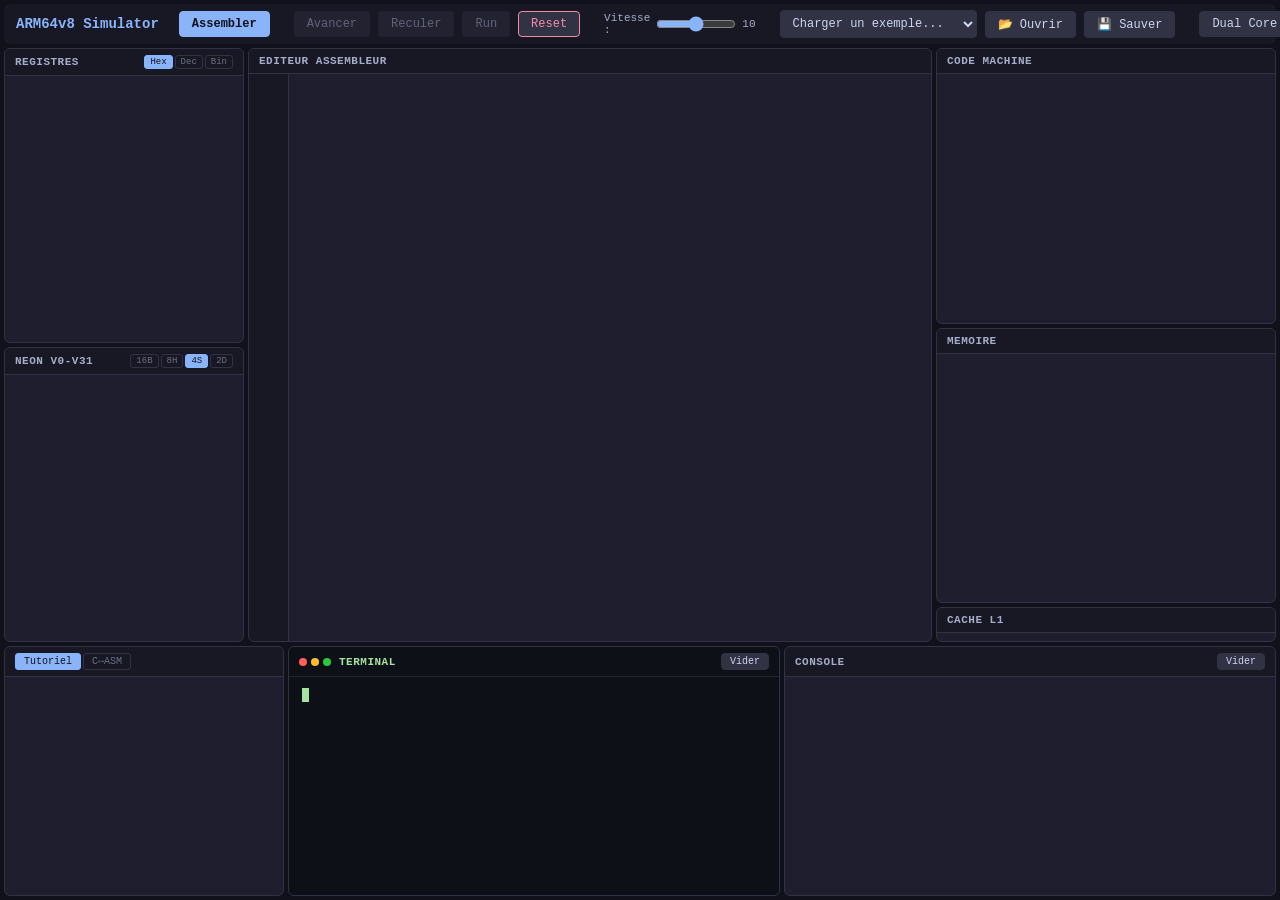
==== commit fca4652f: "Align French toolbar labels: Pas→Avancer, keep Run in both languages Co-Authored-By: Claude Opus 4.6" ====
--- a/index.html
+++ b/index.html
@@ -15,9 +15,9 @@
             <button class="toolbar-btn primary" id="btn-assemble" title="Ctrl+Enter">Assembler</button>
             <div class="toolbar-separator"></div>
 
-            <button class="toolbar-btn" id="btn-step" disabled title="F10">Pas</button>
+            <button class="toolbar-btn" id="btn-step" disabled title="F10">Avancer</button>
             <button class="toolbar-btn" id="btn-step-back" disabled title="Shift+F10">Reculer</button>
-            <button class="toolbar-btn" id="btn-run" disabled title="F5">Lancer</button>
+            <button class="toolbar-btn" id="btn-run" disabled title="F5">Run</button>
             <button class="toolbar-btn danger" id="btn-reset" title="Ctrl+Shift+R">Reset</button>
 
             <div class="toolbar-separator"></div>
--- a/css/styles.css
+++ b/css/styles.css
@@ -674,17 +674,19 @@
 }
 
 #terminal-panel .panel-header .terminal-title {
-    display: flex;
-    align-items: center;
-    gap: 6px;
+    display: inline-flex;
+    align-items: center;
+    gap: 8px;
 }
 
 #terminal-panel .panel-header .terminal-dots {
-    display: flex;
+    display: inline-flex;
+    align-items: center;
     gap: 4px;
 }
 
 #terminal-panel .panel-header .terminal-dots span {
+    display: inline-block;
     width: 8px;
     height: 8px;
     border-radius: 50%;
